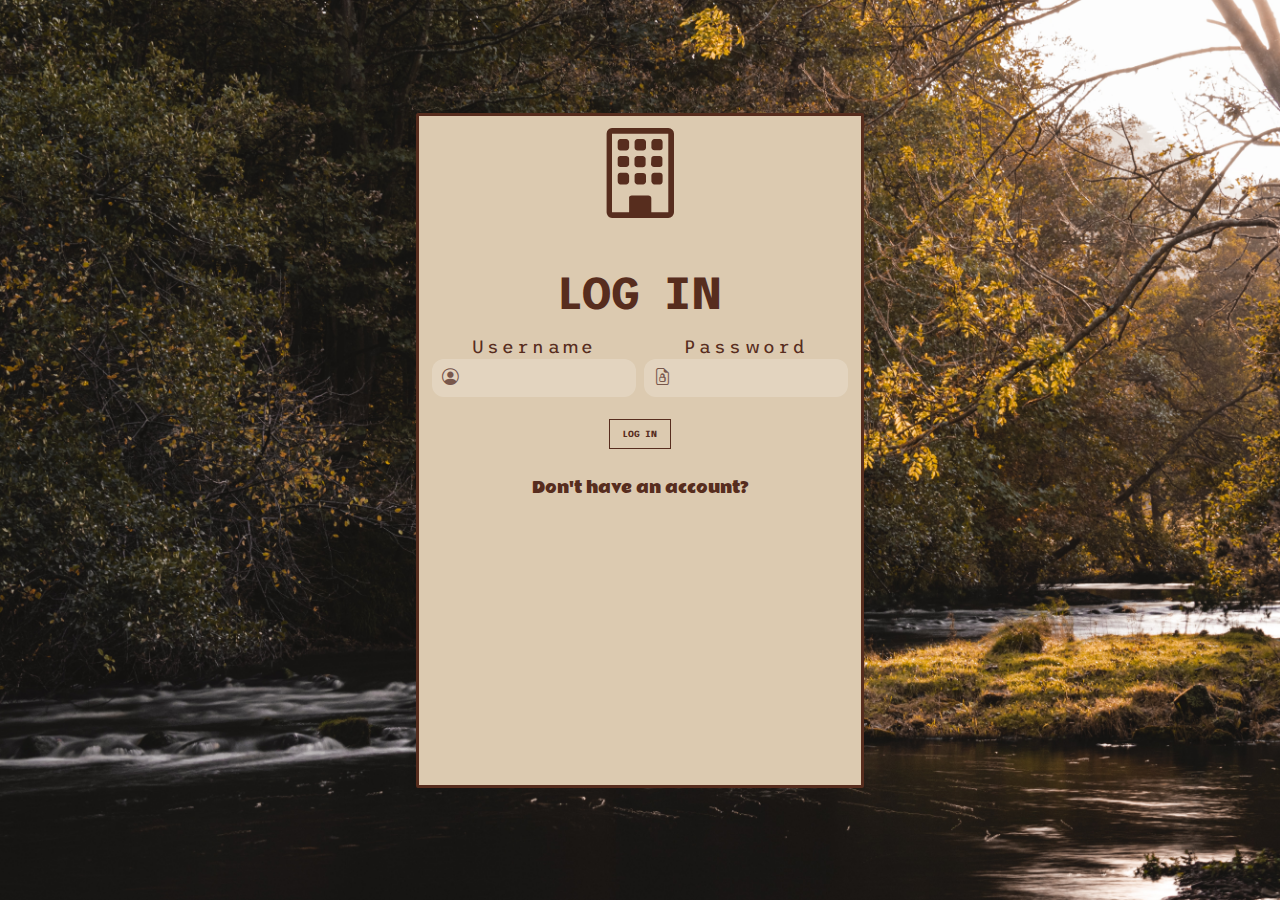
==== index.html @ 168c7360 "first commit" ====
<!DOCTYPE html>
<html lang="en">

<head>
    <meta charset="UTF-8" />
    <meta http-equiv="X-UA-Compatible" content="IE=edge" />
    <meta name="viewport" content="width=device-width, initial-scale=1.0" />
    <title>Sign in page</title>
    <link rel="stylesheet" href="style.css" />
</head>

<body class="page1">

    <div class="login_layout">
        <form action="#" class="login_form">
            <div class="login_logo">
                <i class="bi bi-building" id="bi"></i>
            </div>

            <h1 class="login_figcaption">LOG IN</h1>

            <div class="user_password_container">
                <div class="user_container">
                    <label for="log_Username" class="login_user">Username</label>
                    <div class="my_container">
                        <i class="bi bi-person-circle" id="bi-person-circle"></i>
                        <input class="login_user" type="text" name="username" id="log_username" maxlength="15"
                            minlength="3" required />
                    </div>

                </div>

                <div class="password_container">
                    <label for="log_password" class="login_password">Password</label>

                    <div class="my_container">
                        <i class="bi bi-file-earmark-lock" id="bi-fingerprint"></i>
                        <input class="login_password" type="password" name="password" id="log_password" required
                            minlength="6" maxlength="30" />
                    </div>
                </div>
            </div>
            <div class="login_button">
                <button>LOG IN</button>
            </div>
            <div class="login_footer">
                <ul>

                    <li><a href="/#.html">Don't have an account?</a></li>
                </ul>
            </div>
        </form>
        <div class="left_pic"></div>
    </div>
</body>


</html>
---- style.css ----
@import url("https://cdn.jsdelivr.net/npm/bootstrap-icons@1.3.0/font/bootstrap-icons.css");
@import url('https://fonts.googleapis.com/css2?family=Delius&family=Kaushan+Script&family=Lobster+Two:wght@700&family=Nixie+One&family=Rammetto+One&family=Trispace:wght@300&display=swap');

*,
*::after,
*::before {
    margin: 0;
    padding: 0;
    box-sizing: border-box;
}

html,
body {
    width: 100vw;
    height: 100vh;
    margin: 0;
}

:root {
    --color1: #572d1e;
    --color2: #dccab0;
}


.page1 {
    background-color: #5f2a7e;
    display: flex;
    justify-content: center;
    align-items: center;
    background-image: url(image/b2.jpg);
    background-repeat: no-repeat;
    background-position: center;
    background-size: cover;
}

.login_layout {
    width: 35%;
    height: 75%;
    display: flex;
    justify-content: center;
    border: 3px solid var(--color1);
    background-color: var(--color2);
    border-radius: 2px;
}



.login_logo {

    display: flex;
    justify-content: center;
    align-items: flex-start;
    background-color: inherit;
    width: 10vw;
    height: 10vw;
    border-radius: 50%;
    margin: auto;
    margin-top: 10%;

}

.login_logo .bi {
    font-size: 6rem;
    color: var(--color1);
}

.login_figcaption {
    display: flex;
    justify-content: center;
    margin: 5% 5%;
    font-size: 4rem;
    font-family: 'Trispace', sans-serif;
    /* text-shadow: 2px 5px 6px #000000; */
    color: var(--color1);

}

.login_form {
    width: 100%;
}

label.login_user,
label.login_password {
    padding-bottom: 1.5%;
    font-family: 'Trispace', sans-serif;
    text-align: center;
    font-size: 1.3rem;
    letter-spacing: 0.2rem;
    color: var(--color1);
}

input.login_user,
input.login_password {
    padding: 10px;
    width: 100%;

    margin: 0%;
    border: 0px solid;
    border-radius: 12px;
    background-color: rgba(255, 255, 255, 0.2);
    position: relative;
    font-family: Verdana, Geneva, Tahoma, sans-serif;
    font-size: 1rem;
}

.my_container {
    display: flex;
    align-items: center;
    width: 100%;

}

.my_container input {
    text-align: center;
}

#bi-person-circle,
#bi-fingerprint {
    font-size: 70%;
    position: absolute;
    padding: 10px;
    color: var(--color1);
}


.user_password_container {
    width: 100%;
    padding: 2%;
    display: flex;
    justify-content: center;
    text-align: center;
    flex-direction: row;
    font-size: x-large;
}

.user_container,
.password_container {
    margin: 1%;
    flex-grow: 1;

}

.login_button {
    display: flex;
    justify-content: center;
    align-items: center;
    position: relative;
    margin-top: 7%;
    width: 100%;
    /* top: 130px; */
}

.login_button button {
    color: var(--color1);
    padding: 2% 3%;
    /* width: 100px;
    height: 50px; */
    background-color: transparent;
    border: 1px solid;
    border-radius: 0px;
    font-family: 'Trispace', sans-serif;
    font-size: 0.7vw;
    font-weight: 700;
    transition: 0.6s;
}

.login_button button:hover {
    background-color: var(--color1);
    color: var(--color2);
    /* width: 120px;
    height: 55px;
    box-shadow: 3px 8px 9px rgb(211, 144, 102);
    font-size: 21px; */
}

.login_footer {
    margin-top: 5%;
    display: flex;
    justify-content: center;

    /* top: 150px; */
}

.login_footer ul {

    display: grid;

    align-items: center;
    width: 100%;
}

.login_footer ul li {
    list-style-type: none;
    margin: 2%;
    text-align: center;


}

.login_footer ul li a {
    color: var(--color1);
    font-family: 'Rammetto One', cursive;
    text-decoration: none;
    transition: all 0.6s;
}

.login_footer ul li a:hover {
    color: gainsboro;
    font-size: medium;
    text-shadow: 1px 1px 9px var(--color1);
}

@media screen and (max-width:1300px) {
    .login_layout {
        width: 60%;
        height: 75%;
        transition: all 1s;
    }

    .login_logo {
        width: 15vw;
        height: 15vw;
    }

    .login_logo .bi {
        font-size: 10vw;
        color: var(--color1);
    }

    .login_figcaption {
        font-size: 5vw;
        transition: all 1s;
    }

    label.login_user,
    label.login_password {
        font-size: 2vw;
    }

    .login_footer ul li a {
        font-size: 1.7vw;
    }

}

@media screen and (max-height:1100px) {

    .login_layout {
        width: 35%;
        height: 75%;
        transition: all 1s;
    }

    .login_logo {
        width: 15vh;
        height: 15vh;
        margin: 2% auto;
        transition: all 1s;
    }

    .login_logo .bi {
        font-size: 10vh;
        color: var(--color1);
        transition: all 1s;
    }

    .login_figcaption {
        font-size: 5vh;
        margin: auto;
        transition: all 1s;
    }

    label.login_user,
    label.login_password {
        font-size: 2vh;
    }

    .login_footer ul li a {
        font-size: 1.7vh;
    }

    .user_container,
    .password_container {
        width: 10vh;
    }

    .login_button button,
    .login_button {
        margin: 1% auto;
        font-size: 1vh;
    }

    .login_footer {
        margin: 3% auto;
    }
}

@media screen and (max-width:450px) {

    .login_layout {
        width: 95%;
        height: 75%;
    }

    .login_logo {
        width: 25vw;
        height: 25vw;
    }

    .login_logo .bi {
        font-size: 15vw;
        color: var(--color1);
    }

    .login_figcaption {
        font-size: 10vw;
    }

    .login_figcaption {
        font-size: 10vw;
    }

    label.login_user,
    label.login_password {
        font-size: 4vw;
    }

    .user_container,
    .password_container {
        width: 10vw;
    }

    .login_footer ul li a {
        font-size: 4vw;
    }


}












/*this is for reg page !!!!!!!!!!!!!!!!!!!!!!!!!!!!!!!!!!!!!!!!!!*/
/*this is for reg page !!!!!!!!!!!!!!!!!!!!!!!!!!!!!!!!!!!!!!!!!!*/
/*this is for reg page !!!!!!!!!!!!!!!!!!!!!!!!!!!!!!!!!!!!!!!!!!*/
/*this is for reg page !!!!!!!!!!!!!!!!!!!!!!!!!!!!!!!!!!!!!!!!!!*/
/*this is for reg page !!!!!!!!!!!!!!!!!!!!!!!!!!!!!!!!!!!!!!!!!!*/
/*this is for reg page !!!!!!!!!!!!!!!!!!!!!!!!!!!!!!!!!!!!!!!!!!*/
/*this is for reg page !!!!!!!!!!!!!!!!!!!!!!!!!!!!!!!!!!!!!!!!!!*/
/*this is for reg page !!!!!!!!!!!!!!!!!!!!!!!!!!!!!!!!!!!!!!!!!!*/
/*this is for reg page !!!!!!!!!!!!!!!!!!!!!!!!!!!!!!!!!!!!!!!!!!*/
/*this is for reg page !!!!!!!!!!!!!!!!!!!!!!!!!!!!!!!!!!!!!!!!!!*/
/*this is for reg page !!!!!!!!!!!!!!!!!!!!!!!!!!!!!!!!!!!!!!!!!!*/





.page2 {
    background-color: #5f2a7e;
    display: flex;
    justify-content: center;
    align-items: center;
    /* background-image: url(image/michael-fousert-lE5-z4nTCTQ-unsplash.jpg); */
    background-repeat: no-repeat;
    /* background-position: center; */
    background-size: cover;
}

.signup_layout {
    width: 35vw;
    height: 75vh;
    display: flex;
    justify-content: center;
    border: 0px solid rgb(95, 55, 55);
    background-color: var(--color2);
    border-radius: 1px;
}
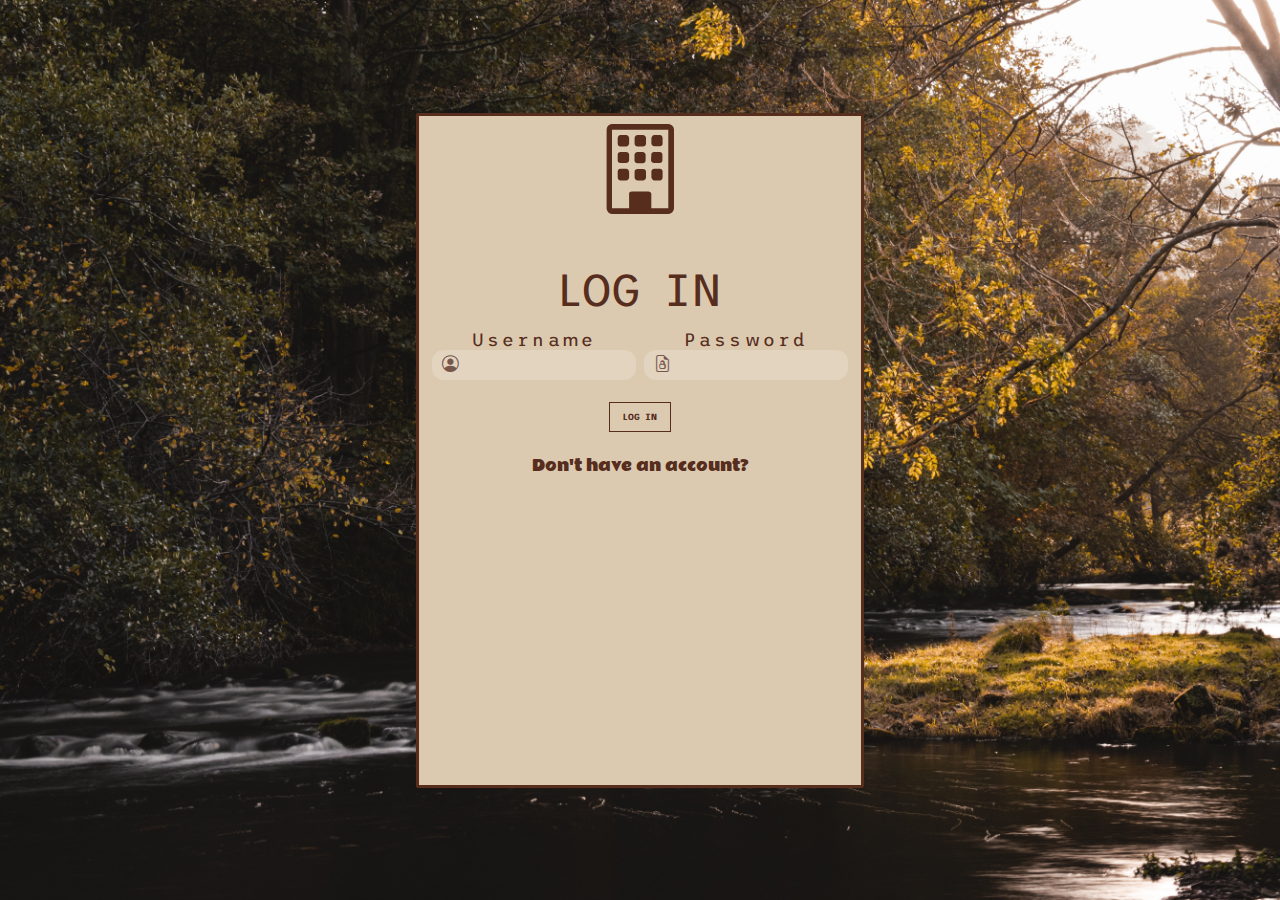
==== commit e24dbbee: "raed updatate" ====
--- a/index.html
+++ b/index.html
@@ -46,7 +46,7 @@
             <div class="login_footer">
                 <ul>
 
-                    <li><a href="/#.html">Don't have an account?</a></li>
+                    <li><a href="registration.html">Don't have an account?</a></li>
                 </ul>
             </div>
         </form>
--- a/style.css
+++ b/style.css
@@ -1,5 +1,6 @@
 @import url("https://cdn.jsdelivr.net/npm/bootstrap-icons@1.3.0/font/bootstrap-icons.css");
 @import url('https://fonts.googleapis.com/css2?family=Delius&family=Kaushan+Script&family=Lobster+Two:wght@700&family=Nixie+One&family=Rammetto+One&family=Trispace:wght@300&display=swap');
+@import url('https://fonts.googleapis.com/css2?family=Handlee&display=swap');
 
 *,
 *::after,
@@ -14,6 +15,138 @@
     width: 100vw;
     height: 100vh;
     margin: 0;
+}
+
+
+html,
+body,
+div,
+span,
+applet,
+object,
+iframe,
+h1,
+h2,
+h3,
+h4,
+h5,
+h6,
+p,
+blockquote,
+pre,
+a,
+abbr,
+acronym,
+address,
+big,
+cite,
+code,
+del,
+dfn,
+em,
+img,
+ins,
+kbd,
+q,
+s,
+samp,
+small,
+strike,
+strong,
+sub,
+sup,
+tt,
+var,
+b,
+u,
+i,
+center,
+dl,
+dt,
+dd,
+ol,
+ul,
+li,
+fieldset,
+form,
+label,
+legend,
+table,
+caption,
+tbody,
+tfoot,
+thead,
+tr,
+th,
+td,
+article,
+aside,
+canvas,
+details,
+embed,
+figure,
+figcaption,
+footer,
+header,
+hgroup,
+menu,
+nav,
+output,
+ruby,
+section,
+summary,
+time,
+mark,
+audio,
+video {
+    margin: 0;
+    padding: 0;
+    border: 0;
+    font-size: 100%;
+    font: inherit;
+    vertical-align: baseline;
+}
+
+/* HTML5 display-role reset for older browsers */
+article,
+aside,
+details,
+figcaption,
+figure,
+footer,
+header,
+hgroup,
+menu,
+nav,
+section {
+    display: block;
+}
+
+body {
+    line-height: 1;
+}
+
+ol,
+ul {
+    list-style: none;
+}
+
+blockquote,
+q {
+    quotes: none;
+}
+
+blockquote:before,
+blockquote:after,
+q:before,
+q:after {
+    content: '';
+    content: none;
+}
+
+table {
+    border-collapse: collapse;
+    border-spacing: 0;
 }
 
 :root {
@@ -100,7 +233,7 @@
     background-color: rgba(255, 255, 255, 0.2);
     position: relative;
     font-family: Verdana, Geneva, Tahoma, sans-serif;
-    font-size: 1rem;
+    font-size: 1vw;
 }
 
 .my_container {
@@ -275,6 +408,11 @@
         font-size: 2vh;
     }
 
+    input.login_user,
+    input.login_password {
+        font-size: 1vh;
+    }
+
     .login_footer ul li a {
         font-size: 1.7vh;
     }
@@ -369,18 +507,276 @@
     display: flex;
     justify-content: center;
     align-items: center;
-    /* background-image: url(image/michael-fousert-lE5-z4nTCTQ-unsplash.jpg); */
+    background-image: url(image/b2.jpg);
     background-repeat: no-repeat;
-    /* background-position: center; */
+    background-position: center;
     background-size: cover;
 }
 
-.signup_layout {
+.signup {
+    margin: 3% auto 3% 0;
+}
+
+.signup_layout form {
     width: 35vw;
     height: 75vh;
     display: flex;
-    justify-content: center;
-    border: 0px solid rgb(95, 55, 55);
+    justify-content: flex-start;
+    align-items: center;
+    flex-direction: column;
+    border: 6px solid rgb(95, 55, 55);
     background-color: var(--color2);
     border-radius: 1px;
+}
+
+.signup_massege {
+    font-size: 4vw;
+    font-family: 'Handlee', cursive;
+    margin: 8% auto;
+    color: var(--color1);
+
+}
+
+.signup.fname_lname_container,
+.signup.password-container,
+.signup.email_container,
+.signup.username_container {
+    width: 100%;
+    display: flex;
+    justify-content: space-between;
+    align-items: center;
+    flex-direction: row;
+    flex-wrap: wrap;
+}
+
+.fname_container,
+.lname_container,
+.pass_container,
+.repass_container,
+.email-container,
+.username-container {
+    display: flex;
+    flex-direction: column;
+    flex-grow: 1;
+    margin: 0 1%;
+}
+
+.signup.fname_label,
+.signup.lname_label,
+.signup.password_label,
+.signup.repassword_label,
+.signup.email_label,
+.signup.username_label {
+    font-size: 1.1vw;
+    font-family: 'Trispace', sans-serif;
+    margin: 0;
+    color: var(--color1);
+}
+
+.signup.fname_input,
+.signup.lname_input,
+.signup.email_input,
+.signup.username_input,
+.signup.password_input,
+.signup.repassword_input {
+    margin: 0;
+    font-size: 1.2vw;
+    text-align: center;
+    border: 0px solid var(--color2);
+    border-radius: 10px;
+    opacity: 0.4;
+    transition: 1s;
+}
+
+.signup.reset_submit_container {
+    width: 100%;
+    height: 20%;
+    display: flex;
+    justify-content: center;
+}
+
+.reset_submit-container {
+    width: 50%;
+    display: flex;
+    height: 50%;
+}
+
+.signup.reset,
+.signup.submit {
+    margin: 5% 10%;
+    border: 1px solid var(--color1);
+    flex-grow: 1;
+    font-size: 1vw;
+    font-family: 'Trispace', sans-serif;
+    color: var(--color1);
+    background-color: #ffffff00;
+    transition: 0.6s;
+}
+
+.signup_foter a {
+    display: flex;
+    justify-content: center;
+    font-size: 0.8vw;
+    color: var(--color1);
+    font-family: 'Rammetto One', cursive;
+    text-decoration: none;
+}
+
+.signup.fname_input:focus,
+.signup.lname_input:focus,
+.signup.email_input:focus,
+.signup.username_input:focus,
+.signup.password_input:focus,
+.signup.repassword_input:focus {
+    opacity: 0.8;
+}
+
+.signup.fname_input:focus:invalid,
+.signup.lname_input:focus:invalid,
+.signup.email_input:focus:invalid,
+.signup.username_input:focus:invalid,
+.signup.password_input:focus:invalid,
+.signup.repassword_input:focus:invalid {
+    background-color: rgba(255, 0, 0, 0.2);
+}
+
+.signup.reset:hover,
+.signup.submit:hover {
+    background-color: var(--color1);
+    color: var(--color2);
+}
+
+
+
+@media screen and (max-width:1200px) {
+    .signup_layout form {
+        width: 65vw;
+        height: 75vh;
+    }
+
+    .signup_massege {
+        font-size: 10vw;
+    }
+
+    .signup.fname_label,
+    .signup.lname_label,
+    .signup.password_label,
+    .signup.repassword_label,
+    .signup.email_label,
+    .signup.username_label {
+        font-size: 2.2vw;
+    }
+
+    .signup.fname_input,
+    .signup.lname_input,
+    .signup.email_input,
+    .signup.username_input,
+    .signup.password_input,
+    .signup.repassword_input {
+        font-size: 2.4vw;
+    }
+
+    .signup.reset,
+    .signup.submit {
+        font-size: 2vw;
+        max-height: 45%;
+    }
+
+    .signup_foter a {
+        font-size: 2vw;
+    }
+}
+
+@media screen and (max-width:600px) {
+
+    .signup_layout form {
+        width: 90vw;
+        height: 50vh;
+    }
+
+    .signup_massege {
+        font-size: 10vw;
+    }
+
+    .signup.fname_label,
+    .signup.lname_label,
+    .signup.password_label,
+    .signup.repassword_label,
+    .signup.email_label,
+    .signup.username_label {
+        font-size: 4vw;
+    }
+
+    .signup.fname_input,
+    .signup.lname_input,
+    .signup.email_input,
+    .signup.username_input,
+    .signup.password_input,
+    .signup.repassword_input {
+        font-size: 5vw;
+    }
+
+    .signup.reset,
+    .signup.submit {
+        font-size: 4vw;
+        max-height: 6vw;
+    }
+
+    .signup_foter a {
+        font-size: 2vw;
+    }
+}
+
+@media screen and (max-height:800px) {
+    .signup_layout form {
+        width: 80vw;
+        height: 90vh;
+    }
+
+    .signup_massege {
+        font-size: 10vh;
+        margin: 2% 0 0 0;
+    }
+
+    .signup.fname_label,
+    .signup.lname_label,
+    .signup.password_label,
+    .signup.repassword_label,
+    .signup.email_label,
+    .signup.username_label {
+        font-size: 4vh;
+    }
+
+    .signup.fname_lname_container,
+    .signup.email_container,
+    .signup.username_container,
+    .signup.password-container,
+    .signup.reset_submit_container {
+        margin: 0.5%;
+    }
+
+    .signup.fname_input,
+    .signup.lname_input,
+    .signup.email_input,
+    .signup.username_input,
+    .signup.password_input,
+    .signup.repassword_input {
+        font-size: 4vh;
+    }
+
+    .signup.reset_submit-container {
+        height: 10vh;
+    }
+
+    .signup.reset,
+    .signup.submit {
+        font-size: 4vh;
+        height: 40vh;
+
+    }
+
+    .signup_foter a {
+        font-size: 3vh;
+    }
+
 }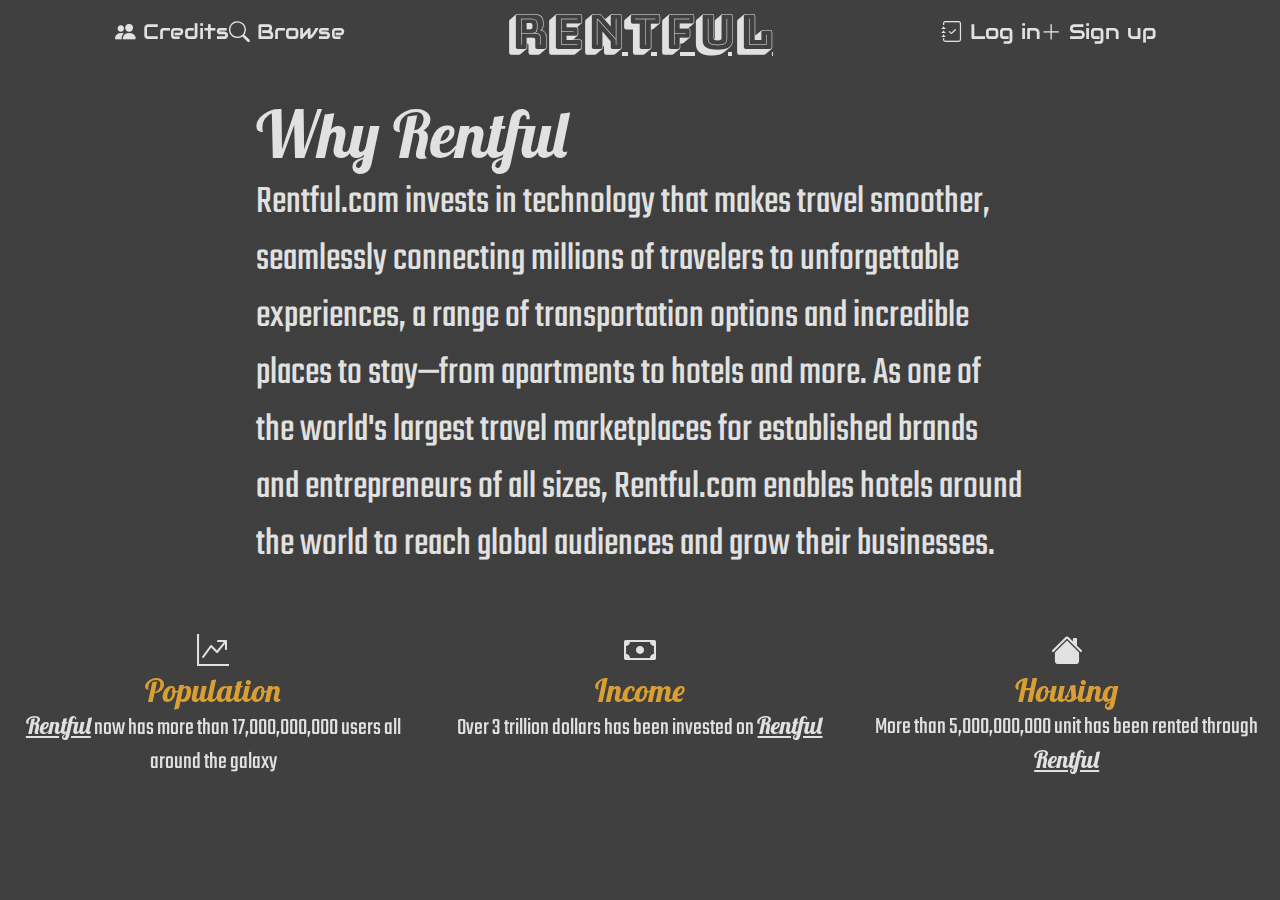
==== commit abb76984: "commites" ====
--- a/index.html
+++ b/index.html
@@ -2,57 +2,69 @@
 <html lang="en">
 
 <head>
-    <meta charset="UTF-8" />
-    <meta http-equiv="X-UA-Compatible" content="IE=edge" />
-    <meta name="viewport" content="width=device-width, initial-scale=1.0" />
-    <title>Sign in page</title>
-    <link rel="stylesheet" href="style.css" />
+  <meta charset="UTF-8" />
+  <meta http-equiv="X-UA-Compatible" content="IE=edge" />
+  <meta name="viewport" content="width=device-width, initial-scale=1.0" />
+  <title>Rentful</title>
+  <link href="https://cdn.jsdelivr.net/npm/bootstrap@5.2.2/dist/css/bootstrap.min.css" rel="stylesheet"
+    integrity="sha384-Zenh87qX5JnK2Jl0vWa8Ck2rdkQ2Bzep5IDxbcnCeuOxjzrPF/et3URy9Bv1WTRi" crossorigin="anonymous" />
+  <link rel="stylesheet" href="./styles/main-page.css" />
 </head>
 
-<body class="page1">
+<body class="dark">
+  <header>
+    <nav class="my-nav">
+      <ul class="navbar-nav gap-md-5 list">
+        <li class="">
+          <a class="link " aria-current="page" href="AboutUs.html"><i class="bi bi-people-fill"></i> Credits</a>
+        </li>
+        <li class="">
+          <a class="link" aria-current="page" href="./products.html"><i class="bi bi-search"></i> Browse</a>
+        </li>
+      </ul>
+      <a class="navbar-brand title fs-1" href="./index.html">Rentful</a>
+      <ul class="navbar-nav gap-md-5 list">
+        <li class="">
+          <a class="link" aria-current="page" href="./login.html"><i class="bi bi-journal-check"></i> Log in</a>
+        </li>
+        <li class="">
+          <a class="link" aria-current="page" href="./registration.html"><i class="bi bi-plus-lg"></i> Sign up</a>
+        </li>
+      </ul>
+    </nav>
+  </header>
+  <main>
+    <div class="tag  text-center">
+      <p class="p-title">Why Rentful</p>
+      <p id="texti">Rentful.com invests in technology that makes travel smoother, seamlessly connecting millions of
+        travelers to unforgettable experiences, a range of transportation options and incredible places to stay—from
+        apartments to hotels and more. As one of the world's largest travel marketplaces for established brands and
+        entrepreneurs of all sizes, Rentful.com enables hotels around the world to reach global audiences and grow their
+        businesses.
+      </p>
+    </div>
+  </main>
 
-    <div class="login_layout">
-        <form action="#" class="login_form">
-            <div class="login_logo">
-                <i class="bi bi-building" id="bi"></i>
-            </div>
 
-            <h1 class="login_figcaption">LOG IN</h1>
+  <footer>
+    <div class="first-footer">
+      <i class="bi bi-graph-up-arrow p-title"></i>
+      <p class="p-title">Population</p>
+      <p class="p-footer"><u>Rentful</u> now has more than 17,000,000,000 users all around the galaxy</p>
+    </div>
+    <div class="second-footer">
+      <i class="bi bi-cash p-title"></i>
+      <p class="p-title">Income</p>
+      <p class="p-footer">Over 3 trillion dollars has been invested on <u>Rentful</u></p>
+    </div>
+    <div class="third-footer">
+      <i class="bi bi-house-fill p-title"></i>
+      <p class="p-title">Housing</p>
+      <p class="p-footer">More than 5,000,000,000 unit has been rented through <u>Rentful</u></p>
+    </div>
+  </footer>
 
-            <div class="user_password_container">
-                <div class="user_container">
-                    <label for="log_Username" class="login_user">Username</label>
-                    <div class="my_container">
-                        <i class="bi bi-person-circle" id="bi-person-circle"></i>
-                        <input class="login_user" type="text" name="username" id="log_username" maxlength="15"
-                            minlength="3" required />
-                    </div>
-
-                </div>
-
-                <div class="password_container">
-                    <label for="log_password" class="login_password">Password</label>
-
-                    <div class="my_container">
-                        <i class="bi bi-file-earmark-lock" id="bi-fingerprint"></i>
-                        <input class="login_password" type="password" name="password" id="log_password" required
-                            minlength="6" maxlength="30" />
-                    </div>
-                </div>
-            </div>
-            <div class="login_button">
-                <button>LOG IN</button>
-            </div>
-            <div class="login_footer">
-                <ul>
-
-                    <li><a href="registration.html">Don't have an account?</a></li>
-                </ul>
-            </div>
-        </form>
-        <div class="left_pic"></div>
-    </div>
+  <script src="scripts/index.js"></script>
 </body>
 
-
 </html>--- a/styles/main-page.css
+++ b/styles/main-page.css
@@ -0,0 +1,330 @@
+@import url("https://cdn.jsdelivr.net/npm/bootstrap-icons@1.9.1/font/bootstrap-icons.css");
+@import url(https://fonts.googleapis.com/css?family=Bungee+Shade:regular);
+@import url(https://fonts.googleapis.com/css?family=Audiowide:regular);
+@import url(https://fonts.googleapis.com/css?family=Lobster:regular);
+@import url(https://fonts.googleapis.com/css?family=Teko:300,regular,500,600,700);
+
+:root {
+     --bg-color: #3d3d3d03;
+     --font-color: #e1e1e1;
+     --hover-color: #da9f33;
+
+     --bg-separator: black;
+     --image: url("https://images.unsplash.com/photo-1592494804071-faea15d93a8a?ixlib=rb-4.0.3&ixid=MnwxMjA3fDB8MHxwaG90by1wYWdlfHx8fGVufDB8fHx8&auto=format&fit=crop&w=1740&q=80");
+     --bg-image: url("https://images.unsplash.com/flagged/photo-1570209432247-1bb8b87a7bda?ixlib=rb-4.0.3&ixid=MnwxMjA3fDB8MHxwaG90by1wYWdlfHx8fGVufDB8fHx8&auto=format&fit=crop&w=1476&q=80");
+}
+
+*,
+*::before,
+*::after {
+     box-sizing: border-box;
+     margin: 0;
+     padding: 0;
+     color: var(--font-color);
+     font-family: 'Lobster', cursive;
+}
+
+
+
+
+
+p {
+     font-family: 'Teko', monospace;
+     font-size: 1.5rem;
+     --font-color: #e1e1e1;
+}
+
+html,
+body {
+     background: linear-gradient(rgba(0, 0, 0, 0.5), rgba(0, 0, 0, 0.5)), var(--bg-image);
+     background-position: center center;
+     background-size: cover;
+     height: 100%;
+     background-repeat: no-repeat;
+     overflow: hidden;
+}
+
+header {
+     position: sticky;
+     top: 0;
+     transition: all 0.8s;
+
+}
+
+a,
+i {
+     color: var(--font-color);
+     font-family: 'Audiowide', cursive;
+}
+
+.title {
+     font-family: 'Bungee Shade', cursive;
+     font-size: 3rem !important;
+     color: var(--font-color);
+     transition: color 0.5s;
+}
+
+.title:hover {
+     color: var(--hover-color) !important;
+}
+
+.p-title {
+     font-family: 'Lobster', cursive;
+     font-size: 4rem;
+}
+
+#texti {
+     font-size: 2.5rem;
+}
+
+.my-nav {
+     color: var(--font-color);
+     display: grid;
+     grid-template-columns: repeat(3, 1fr);
+     place-items: center;
+     padding: 0 15%;
+     background-color: rgba(255, 255, 255, 0);
+     backdrop-filter: blur(30px);
+
+}
+
+.title-container {
+     align-items: baseline;
+     text-align: center;
+}
+
+
+.list {
+     list-style-type: none;
+     display: flex;
+     flex-direction: row;
+}
+
+.link,
+.icon {
+     font-size: 1.7rem;
+     position: relative;
+     text-decoration: none;
+     transition: color 0.5s;
+}
+
+.link:hover,
+.icon:hover {
+     color: var(--hover-color) !important;
+}
+
+
+.link::before {
+     content: '';
+     position: absolute;
+     background-color: var(--hover-color);
+     width: 100%;
+     height: 2px;
+     top: 100%;
+     transform: scaleX(0);
+     transition: transform 0.5s;
+}
+
+.link:hover::before {
+     transform: scaleX(1);
+}
+
+
+.mode-switch-container {
+     position: absolute;
+     right: 3%;
+}
+
+.mode-switch-container i {
+     cursor: pointer;
+
+}
+
+main {
+     display: grid;
+     height: 60%;
+     place-items: center;
+
+}
+
+.go_to_web {
+     text-decoration: none;
+     font-family: 'Franklin Gothic Medium';
+     padding-top: 50px;
+     color: rgb(190, 190, 190);
+     text-shadow: 0px 0px 0px white;
+     transition: color 0.6s, text-shadow 0.6s;
+}
+
+.go_to_web:hover {
+     color: rgb(255, 255, 255);
+     text-shadow: 2px 1px 3px rgb(105, 105, 105);
+
+}
+
+.tag {
+     width: 60%;
+}
+
+
+footer {
+     position: absolute;
+     bottom: 0%;
+     width: 100%;
+     height: 30%;
+     display: grid;
+     grid-template-columns: repeat(3, 1fr);
+     background-color: var(--bg-color);
+     backdrop-filter: blur(30px);
+     align-items: start;
+
+}
+
+.first-footer,
+.second-footer,
+.third-footer {
+     text-align: center;
+
+}
+
+footer .p-title {
+     text-align: center;
+     color: var(--hover-color) !important;
+}
+
+.p-footer {
+     text-align: center;
+     width: 100%;
+     font-size: 1.5rem;
+
+}
+
+
+
+
+
+
+@media screen and (max-width:1500px) {
+     .my-nav {
+          padding: 0 2%;
+     }
+
+     .link {
+          font-size: 1.3rem !important;
+     }
+
+     p {
+          font-size: 2rem;
+     }
+
+     footer {
+          height: 30%;
+          width: 100%;
+     }
+
+     .p-footer {
+          font-size: 1.5rem;
+     }
+
+     footer .p-title {
+          font-size: 2rem;
+     }
+}
+
+
+
+
+@media screen and (max-width:1100px) {
+     .my-nav {
+          padding: 0 0%;
+     }
+
+     .link {
+          font-size: 1rem !important;
+     }
+
+     .p-footer {
+          font-size: 1.3rem;
+     }
+
+     footer .p-title {
+          font-size: 1.3rem;
+     }
+
+     footer {
+          height: 30%;
+          width: 100%;
+     }
+}
+
+@media screen and (max-width:600px) {
+
+     main .tag .p-title {
+          font-size: 1.8rem;
+     }
+
+     main .tag .p-title+p {
+          font-size: 1.2rem !important;
+     }
+
+     main .tag{
+          width: 80%;
+     }
+
+     .my-nav a {
+          font-size: 0.7rem !important;
+     }
+
+     .navbar-brand.title.fs-1 {
+          font-size: 1.2rem !important;
+     }
+
+     footer {
+          align-items: flex-end;
+          height: 25%;
+     }
+
+     footer .p-title {
+          font-size: 1rem;
+          margin-bottom: 2%;
+     }
+
+     .p-footer {
+          font-size: 1rem;
+     }
+
+
+}
+
+@media screen and (max-height:600px) {
+
+     main .tag .p-title {
+          font-size: 1.5rem;
+     }
+
+     main .tag .p-title+p {
+          font-size: 1.2rem !important;
+     }
+
+     main .tag{
+          width: 80%;
+     }
+
+     .navbar-brand.title.fs-1 {
+          font-size: 1.5rem !important;
+     }
+
+     footer {
+          align-items: flex-start;
+          height: 30%;
+     }
+
+     footer .p-title {
+          font-size: 1rem;
+          margin-bottom: 2%;
+     }
+
+     .p-footer {
+          font-size: 1rem;
+     }
+}